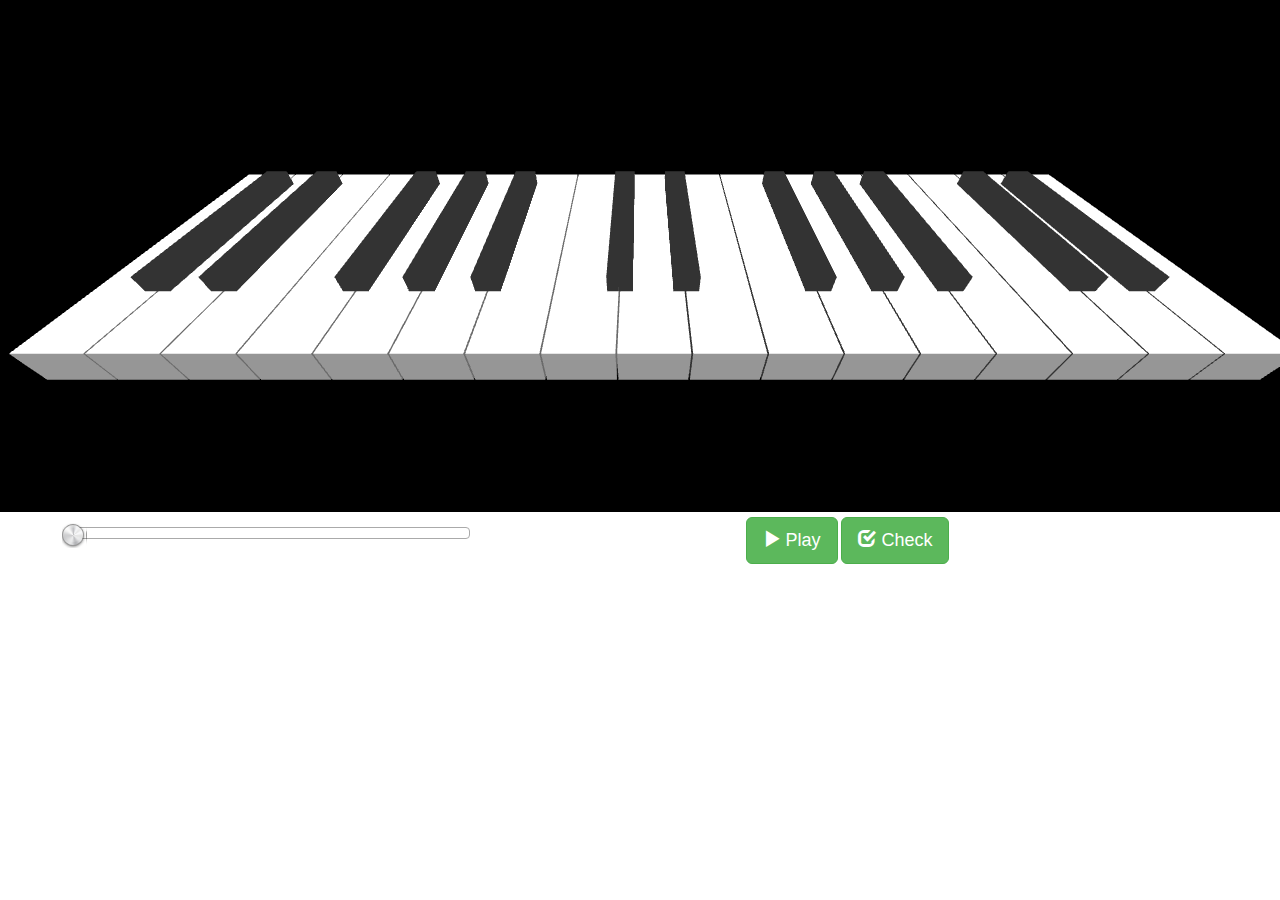
==== index.html @ 2724dfc4 "slider for difiiculty working and 4 songs added" ====
<!DOCTYPE html>
<html xmlns = "http://www.w3.org/1999/xhtml">
<head>
    <meta http-equiv="content-type" content="text/html; charset=utf-8" />
    <title>
        My first Three.js app
    </title>
    <style>canvas { width: 100%; height: 100% }</style>

    <!--<script src="https://rawgithub.com/mrdoob/three.js/master/build/three.js"></script>-->
    <script src="Scripts/three.js" type="text/javascript"></script>
    <script src="Scripts/src/lights/AmbientLight.js" type="text/javascript"></script>
    <script src="Scripts/src/core/Raycaster.js" type="text/javascript"></script>

    <!-- midi.js package -->
    <script src="MIDI/js/MIDI/AudioDetect.js" type="text/javascript"></script>
    <script src="MIDI/js/MIDI/LoadPlugin.js" type="text/javascript"></script>
    <script src="MIDI/js/MIDI/Plugin.js" type="text/javascript"></script>
    <script src="MIDI/js/MIDI/Player.js" type="text/javascript"></script>
    <script src="MIDI/js/Widgets/Loader.js" type="text/javascript"></script>
    <script src="MIDI/js/Window/Event.js" type="text/javascript"></script>
    <script src="MIDI/js/Window/DOMLoader.XMLHttp.js" type="text/javascript"></script>
    <!-- jasmid package -->
    <script src="MIDI/inc/jasmid/stream.js" type="text/javascript" ></script>
    <script src="MIDI/inc/jasmid/midifile.js" type="text/javascript"></script>
    <script src="MIDI/inc/jasmid/replayer.js" type="text/javascript"></script>
    <!-- extras -->
    <script src="MIDI/inc/Base64.js" type="text/javascript"></script>
    <script src="MIDI/inc/base64binary.js" type="text/javascript"></script>
    <!--jQuery Ui-->
    <script src="jQueryUi/jquery-1.10.2.js" type="text/javascript"></script>
    <script src="jQueryUi/ui/jquery.ui.core.js" type="text/javascript"></script>
    <script src="jQueryUi/ui/jquery.ui.widget.js" type="text/javascript"></script>
    <script src="jQueryUi/ui/jquery.ui.mouse.js" type="text/javascript"></script>
    <script src="jQueryUi/ui/jquery.ui.slider.js"></script>

    <link rel="stylesheet" href="jQueryUi/jquery-ui.css">

    <link href="bootstrap/css/bootstrap.css" rel="stylesheet" media="screen">
    <link href="style.css" rel="stylesheet">


</head>


<body>
<script src="Scripts/piano.js" type="text/javascript"></script>

<div class="container">

        <div id="slider">
        </div>


    <div class="row text-center">

        <button type="button" class="btn btn-lg btn-success" onclick='playSample()'><span class="glyphicon glyphicon-play"></span> Play</button>

        <button type="button" class="btn btn-lg btn-success" onclick='Check()'><span class=" glyphicon glyphicon-check"></span> Check</button>

    </div>

</div>
<script>


</script>
</body>
</html>
---- style.css ----
#slider {
    float: left;
    clear: left;
    width: 400px;
    margin-top: 10px;

}
#slider .ui-slider-range { background: #ef2929; }

/*Style for the slider button*/
#slider .ui-slider-handle {
    width:25px;
    height:25px;
    position:absolute;
    border-style: none;
    background:url(jQueryUi/images/slider-button.png);
}
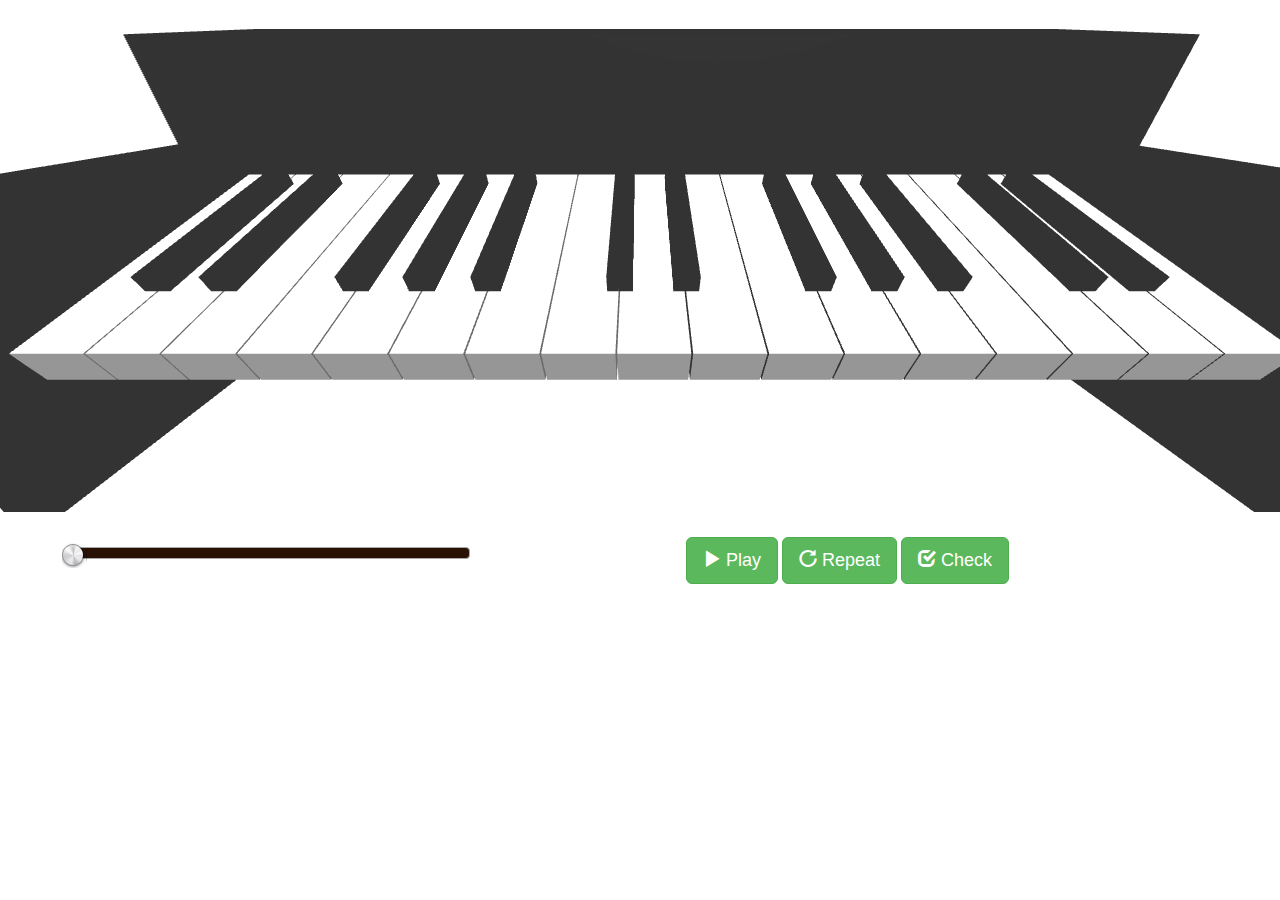
==== commit ea3e1f4d: "acceptable design" ====
--- a/index.html
+++ b/index.html
@@ -1,11 +1,19 @@
 <!DOCTYPE html>
-<html xmlns = "http://www.w3.org/1999/xhtml">
+<html xmlns:white= "http://www.w3.org/1999/xhtml">
 <head>
     <meta http-equiv="content-type" content="text/html; charset=utf-8" />
     <title>
-        My first Three.js app
+        Play the Piano
     </title>
-    <style>canvas { width: 100%; height: 100% }</style>
+    <style>
+
+    body {
+        text-align: center;
+
+        background: url(images/back.png);
+    }
+
+    </style>
 
     <!--<script src="https://rawgithub.com/mrdoob/three.js/master/build/three.js"></script>-->
     <script src="Scripts/three.js" type="text/javascript"></script>
@@ -39,31 +47,33 @@
     <link href="bootstrap/css/bootstrap.css" rel="stylesheet" media="screen">
     <link href="style.css" rel="stylesheet">
 
-
+    <script src="Scripts/piano.js" type="text/javascript"></script>
 </head>
 
 
 <body>
-<script src="Scripts/piano.js" type="text/javascript"></script>
+<div id="piano">
 
+</div>
+<div class="container text-left">
+<b style= "color:white">Difficulty</b>
+</div>
 <div class="container">
 
-        <div id="slider">
+        <div id="sliderDifficulty">
+
         </div>
-
 
     <div class="row text-center">
 
         <button type="button" class="btn btn-lg btn-success" onclick='playSample()'><span class="glyphicon glyphicon-play"></span> Play</button>
-
-        <button type="button" class="btn btn-lg btn-success" onclick='Check()'><span class=" glyphicon glyphicon-check"></span> Check</button>
+        <button type="button" class="btn btn-lg btn-success" onclick='replaySample()'><span class="glyphicon glyphicon-repeat"></span> Repeat</button>
+        <button type="button" class="btn btn-lg btn-success" onclick='Check()'><i class=" glyphicon glyphicon-check"></i> Check</button>
 
     </div>
 
+
 </div>
-<script>
 
-
-</script>
 </body>
 </html>--- a/style.css
+++ b/style.css
@@ -1,17 +1,25 @@
-#slider {
+#sliderDifficulty {
     float: left;
     clear: left;
     width: 400px;
     margin-top: 10px;
 
 }
-#slider .ui-slider-range { background: #ef2929; }
+
+#sliderDifficulty .ui-slider-range { background: #A30006; }
 
 /*Style for the slider button*/
-#slider .ui-slider-handle {
+#sliderDifficulty .ui-slider-handle {
     width:25px;
     height:25px;
     position:absolute;
     border-style: none;
     background:url(jQueryUi/images/slider-button.png);
 }
+.ui-widget-content { background: #291204; }
+
+
+
+
+
+
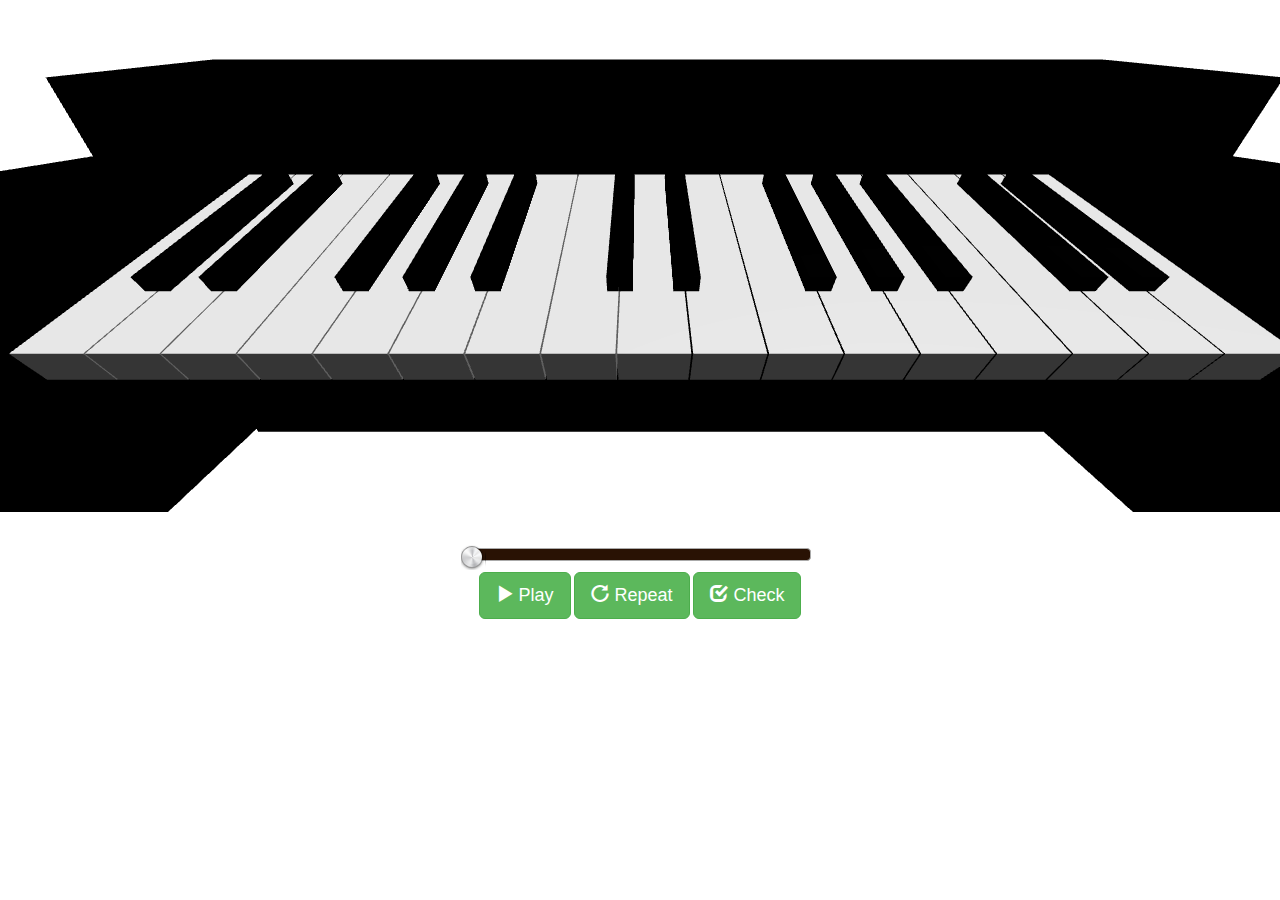
==== commit 60a47e8d: "black piano and centered slider" ====
--- a/index.html
+++ b/index.html
@@ -55,14 +55,16 @@
 <div id="piano">
 
 </div>
-<div class="container text-left">
+<div class="container text-center">
 <b style= "color:white">Difficulty</b>
 </div>
+
+
 <div class="container">
+    <div class=row id="sliderDifficulty">
 
-        <div id="sliderDifficulty">
+    </div>
 
-        </div>
 
     <div class="row text-center">
 
--- a/style.css
+++ b/style.css
@@ -1,8 +1,8 @@
 #sliderDifficulty {
-    float: left;
+
     clear: left;
-    width: 400px;
-    margin-top: 10px;
+    width: 30%;
+    margin: 1% auto;
 
 }
 
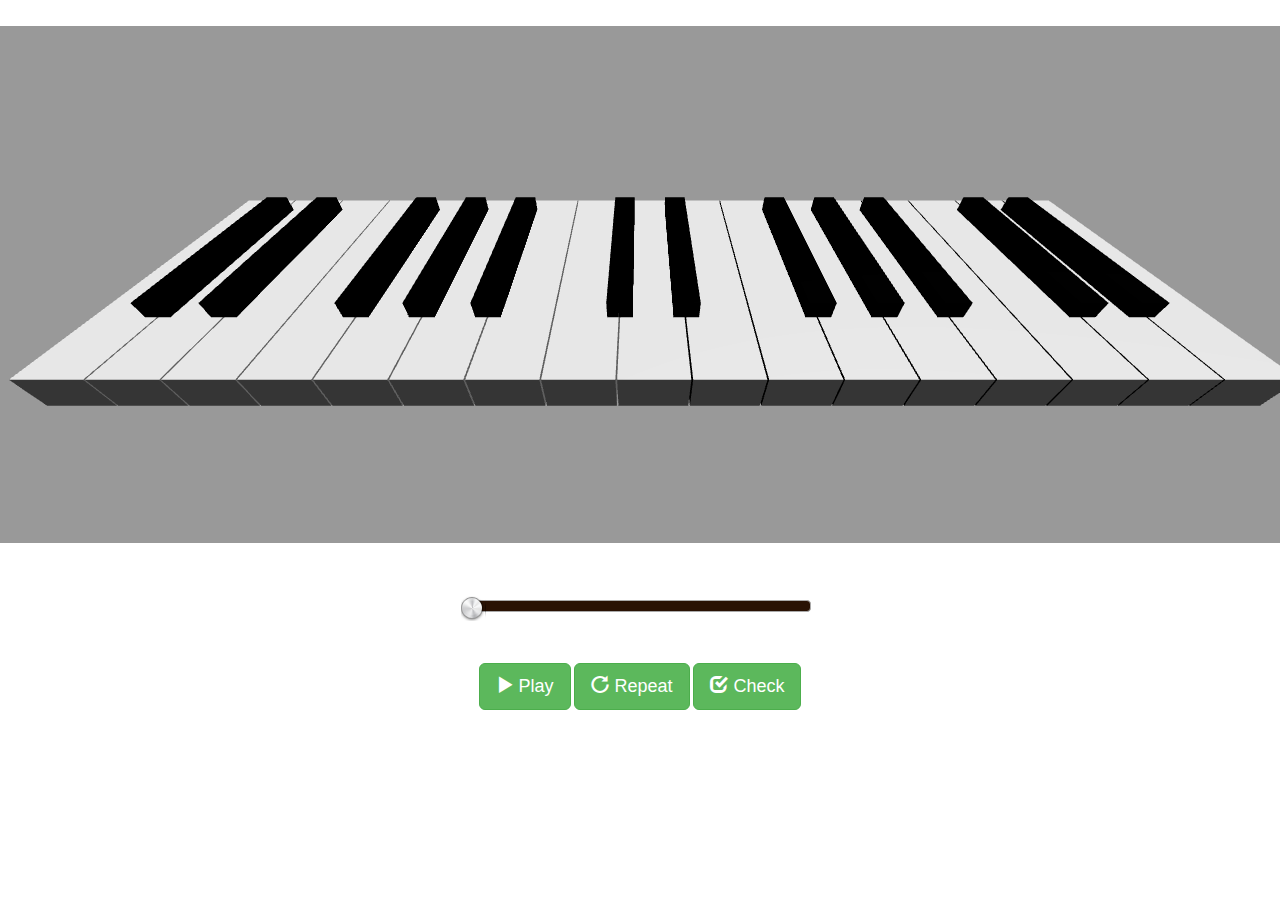
==== commit 90840efa: "piano in grey& white background" ====
--- a/index.html
+++ b/index.html
@@ -10,7 +10,7 @@
     body {
         text-align: center;
 
-        background: url(images/back.png);
+       /* background: url(images/back6.jpg);*/
     }
 
     </style>
@@ -65,7 +65,8 @@
 
     </div>
 
-
+    <br/>
+    <br/>
     <div class="row text-center">
 
         <button type="button" class="btn btn-lg btn-success" onclick='playSample()'><span class="glyphicon glyphicon-play"></span> Play</button>
--- a/style.css
+++ b/style.css
@@ -1,4 +1,5 @@
 #sliderDifficulty {
+
 
     clear: left;
     width: 30%;
@@ -18,6 +19,10 @@
 }
 .ui-widget-content { background: #291204; }
 
+#piano {
+    margin: 2% 0%;
+    background: #999;
+}
 
 
 
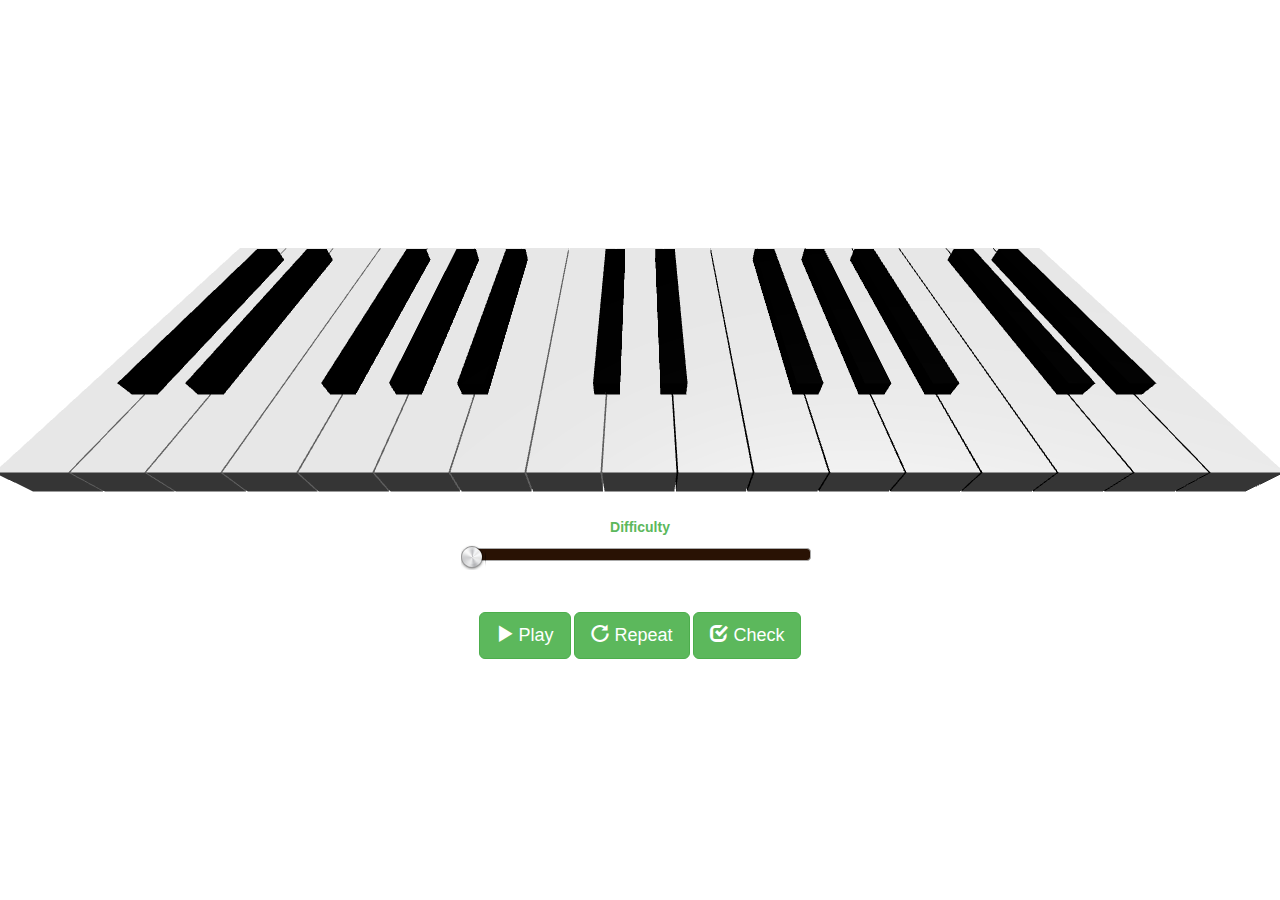
==== commit a036921a: "kids design" ====
--- a/index.html
+++ b/index.html
@@ -1,82 +1,87 @@
-<!DOCTYPE html>
-<html xmlns:white= "http://www.w3.org/1999/xhtml">
-<head>
-    <meta http-equiv="content-type" content="text/html; charset=utf-8" />
-    <title>
-        Play the Piano
-    </title>
-    <style>
-
-    body {
-        text-align: center;
-
-       /* background: url(images/back6.jpg);*/
-    }
-
-    </style>
-
-    <!--<script src="https://rawgithub.com/mrdoob/three.js/master/build/three.js"></script>-->
-    <script src="Scripts/three.js" type="text/javascript"></script>
-    <script src="Scripts/src/lights/AmbientLight.js" type="text/javascript"></script>
-    <script src="Scripts/src/core/Raycaster.js" type="text/javascript"></script>
-
-    <!-- midi.js package -->
-    <script src="MIDI/js/MIDI/AudioDetect.js" type="text/javascript"></script>
-    <script src="MIDI/js/MIDI/LoadPlugin.js" type="text/javascript"></script>
-    <script src="MIDI/js/MIDI/Plugin.js" type="text/javascript"></script>
-    <script src="MIDI/js/MIDI/Player.js" type="text/javascript"></script>
-    <script src="MIDI/js/Widgets/Loader.js" type="text/javascript"></script>
-    <script src="MIDI/js/Window/Event.js" type="text/javascript"></script>
-    <script src="MIDI/js/Window/DOMLoader.XMLHttp.js" type="text/javascript"></script>
-    <!-- jasmid package -->
-    <script src="MIDI/inc/jasmid/stream.js" type="text/javascript" ></script>
-    <script src="MIDI/inc/jasmid/midifile.js" type="text/javascript"></script>
-    <script src="MIDI/inc/jasmid/replayer.js" type="text/javascript"></script>
-    <!-- extras -->
-    <script src="MIDI/inc/Base64.js" type="text/javascript"></script>
-    <script src="MIDI/inc/base64binary.js" type="text/javascript"></script>
-    <!--jQuery Ui-->
-    <script src="jQueryUi/jquery-1.10.2.js" type="text/javascript"></script>
-    <script src="jQueryUi/ui/jquery.ui.core.js" type="text/javascript"></script>
-    <script src="jQueryUi/ui/jquery.ui.widget.js" type="text/javascript"></script>
-    <script src="jQueryUi/ui/jquery.ui.mouse.js" type="text/javascript"></script>
-    <script src="jQueryUi/ui/jquery.ui.slider.js"></script>
-
-    <link rel="stylesheet" href="jQueryUi/jquery-ui.css">
-
-    <link href="bootstrap/css/bootstrap.css" rel="stylesheet" media="screen">
-    <link href="style.css" rel="stylesheet">
-
-    <script src="Scripts/piano.js" type="text/javascript"></script>
-</head>
-
-
-<body>
-<div id="piano">
-
-</div>
-<div class="container text-center">
-<b style= "color:white">Difficulty</b>
-</div>
-
-
-<div class="container">
-    <div class=row id="sliderDifficulty">
-
-    </div>
-
-    <br/>
-    <br/>
-    <div class="row text-center">
-
-        <button type="button" class="btn btn-lg btn-success" onclick='playSample()'><span class="glyphicon glyphicon-play"></span> Play</button>
-        <button type="button" class="btn btn-lg btn-success" onclick='replaySample()'><span class="glyphicon glyphicon-repeat"></span> Repeat</button>
-        <button type="button" class="btn btn-lg btn-success" onclick='Check()'><i class=" glyphicon glyphicon-check"></i> Check</button>
-
-    </div>
-
-
-</div>
-
-</body>
-</html>+
+<!DOCTYPE html>
+<html xmlns:white= "http://www.w3.org/1999/xhtml">
+<head>
+    <meta http-equiv="content-type" content="text/html; charset=utf-8" />
+    <title>
+        Play the Piano
+    </title>
+    <style>
+
+        body {
+            text-align: center;
+            background: url(images/back7.jpg);
+            background-repeat:no-repeat;
+            background-position:center top;
+            background-size:63% 90%;
+        }
+
+    </style>
+
+    <!--<script src="https://rawgithub.com/mrdoob/three.js/master/build/three.js"></script>-->
+    <script src="Scripts/three.js" type="text/javascript"></script>
+    <script src="Scripts/src/lights/AmbientLight.js" type="text/javascript"></script>
+    <script src="Scripts/src/core/Raycaster.js" type="text/javascript"></script>
+
+    <!-- midi.js package -->
+    <script src="MIDI/js/MIDI/AudioDetect.js" type="text/javascript"></script>
+    <script src="MIDI/js/MIDI/LoadPlugin.js" type="text/javascript"></script>
+    <script src="MIDI/js/MIDI/Plugin.js" type="text/javascript"></script>
+    <script src="MIDI/js/MIDI/Player.js" type="text/javascript"></script>
+    <script src="MIDI/js/Widgets/Loader.js" type="text/javascript"></script>
+    <script src="MIDI/js/Window/Event.js" type="text/javascript"></script>
+    <script src="MIDI/js/Window/DOMLoader.XMLHttp.js" type="text/javascript"></script>
+    <!-- jasmid package -->
+    <script src="MIDI/inc/jasmid/stream.js" type="text/javascript" ></script>
+    <script src="MIDI/inc/jasmid/midifile.js" type="text/javascript"></script>
+    <script src="MIDI/inc/jasmid/replayer.js" type="text/javascript"></script>
+    <!-- extras -->
+    <script src="MIDI/inc/Base64.js" type="text/javascript"></script>
+    <script src="MIDI/inc/base64binary.js" type="text/javascript"></script>
+    <!--jQuery Ui-->
+    <script src="jQueryUi/jquery-1.10.2.js" type="text/javascript"></script>
+    <script src="jQueryUi/ui/jquery.ui.core.js" type="text/javascript"></script>
+    <script src="jQueryUi/ui/jquery.ui.widget.js" type="text/javascript"></script>
+    <script src="jQueryUi/ui/jquery.ui.mouse.js" type="text/javascript"></script>
+    <script src="jQueryUi/ui/jquery.ui.slider.js"></script>
+
+    <link rel="stylesheet" href="jQueryUi/jquery-ui.css">
+
+    <link href="bootstrap/css/bootstrap.css" rel="stylesheet" media="screen">
+    <link href="style.css" rel="stylesheet">
+
+    <script src="Scripts/piano.js" type="text/javascript"></script>
+</head>
+
+
+<body>
+<div id="piano">
+
+</div>
+<div class="container text-center">
+    <b style= "color:#5CB85C" >Difficulty</b>
+</div>
+
+<div class="container">
+    <div class=row id="sliderDifficulty">
+
+    </div>
+
+    <br/>
+    <br/>
+    <div class="row text-center">
+
+        <button type="button" class="btn btn-lg btn-success" onclick='playSample()'><span class="glyphicon glyphicon-play"></span> Play</button>
+        <button type="button" class="btn btn-lg btn-success" onclick='replaySample()'><span class="glyphicon glyphicon-repeat"></span> Repeat</button>
+        <button type="button" class="btn btn-lg btn-success" onclick='Check()'><i class=" glyphicon glyphicon-check"></i> Check</button>
+
+    </div>
+
+
+</div>
+
+</body>
+</html>
+
+
+                                                                                                                                                                                                                                                                                                                                                                                                                                                                                                                                                                                                                                                                                                                                                                                                                                                                                                                                                                                                                                                                                                                                                                                                                                                                                                                                                                                                                                                                                                                                                                                                                                                                                                                                                                                                                                                                                                                                                                                                                                                                                                                                                                                                                                                                                                                                                                                                                                                                                                                                                                                                                                                                                                                                                                                                                                                                                                                                                                                                                                                                                                                                                                                                                                                                                                              --- a/style.css
+++ b/style.css
@@ -7,7 +7,7 @@
 
 }
 
-#sliderDifficulty .ui-slider-range { background: #A30006; }
+#sliderDifficulty .ui-slider-range { background: #FFCC00; }
 
 /*Style for the slider button*/
 #sliderDifficulty .ui-slider-handle {
@@ -19,10 +19,6 @@
 }
 .ui-widget-content { background: #291204; }
 
-#piano {
-    margin: 2% 0%;
-    background: #999;
-}
 
 
 
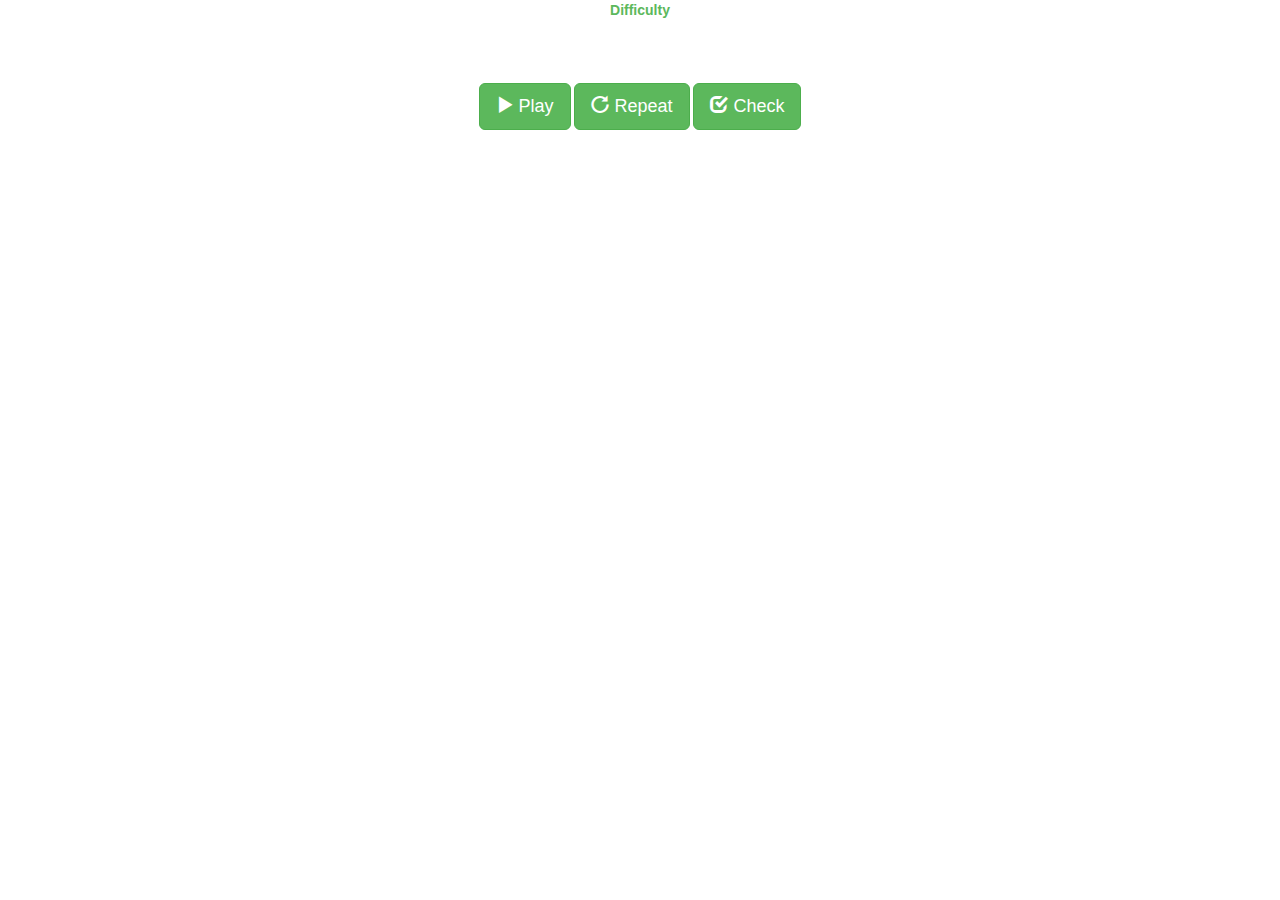
==== commit 58c411b7: "design" ====
--- a/index.html
+++ b/index.html
@@ -1,4 +1,3 @@
-
 <!DOCTYPE html>
 <html xmlns:white= "http://www.w3.org/1999/xhtml">
 <head>
@@ -7,21 +6,25 @@
         Play the Piano
     </title>
     <style>
-
-        body {
+        body
+        {
             text-align: center;
-            background: url(images/back7.jpg);
+            background: url(images/back2.jpg);
             background-repeat:no-repeat;
             background-position:center top;
-            background-size:63% 90%;
+            background-size: 100% 100%
         }
-
     </style>
 
+    <link rel="stylesheet" href="jQueryUi/jquery-ui.css">
+    <link href="bootstrap/css/bootstrap.css" rel="stylesheet" media="screen">
+    <link href="style/style.css" rel="stylesheet">
+    <link href="style/toastr.css" rel="stylesheet"/>
+
     <!--<script src="https://rawgithub.com/mrdoob/three.js/master/build/three.js"></script>-->
-    <script src="Scripts/three.js" type="text/javascript"></script>
-    <script src="Scripts/src/lights/AmbientLight.js" type="text/javascript"></script>
-    <script src="Scripts/src/core/Raycaster.js" type="text/javascript"></script>
+    <script src="scripts/three.js" type="text/javascript"></script>
+    <script src="scripts/src/lights/AmbientLight.js" type="text/javascript"></script>
+    <script src="scripts/src/core/Raycaster.js" type="text/javascript"></script>
 
     <!-- midi.js package -->
     <script src="MIDI/js/MIDI/AudioDetect.js" type="text/javascript"></script>
@@ -45,15 +48,12 @@
     <script src="jQueryUi/ui/jquery.ui.mouse.js" type="text/javascript"></script>
     <script src="jQueryUi/ui/jquery.ui.slider.js"></script>
 
-    <link rel="stylesheet" href="jQueryUi/jquery-ui.css">
-
-    <link href="bootstrap/css/bootstrap.css" rel="stylesheet" media="screen">
-    <link href="style.css" rel="stylesheet">
-
-    <script src="Scripts/piano.js" type="text/javascript"></script>
+    <script src="bootstrap/js/bootstrap.min.js" type="text/javascript"></script>
+    <script src="scripts/toastr.js" type="text/javascript"></script>
+    <script src="scripts/src/bootbox.js"></script>
+    <script src="scripts/src/ion.sound.js"></script>
+    <script src="scripts/piano.js" type="text/javascript"></script>
 </head>
-
-
 <body>
 <div id="piano">
 
@@ -71,13 +71,11 @@
     <br/>
     <div class="row text-center">
 
-        <button type="button" class="btn btn-lg btn-success" onclick='playSample()'><span class="glyphicon glyphicon-play"></span> Play</button>
-        <button type="button" class="btn btn-lg btn-success" onclick='replaySample()'><span class="glyphicon glyphicon-repeat"></span> Repeat</button>
-        <button type="button" class="btn btn-lg btn-success" onclick='Check()'><i class=" glyphicon glyphicon-check"></i> Check</button>
+        <button type="button" class="btn btn-lg btn-success" onmousedown='playSample()'><span class="glyphicon glyphicon-play"></span> Play</button>
+        <button type="button" class="btn btn-lg btn-success" onmousedown='replaySample()'><span class="glyphicon glyphicon-repeat"></span> Repeat</button>
+        <button type="button" class="btn btn-lg btn-success" onmousedown='Check()'><i class=" glyphicon glyphicon-check"></i> Check</button>
 
     </div>
-
-
 </div>
 
 </body>
--- a/style/style.css
+++ b/style/style.css
@@ -0,0 +1,27 @@
+#sliderDifficulty {
+
+
+    clear: left;
+    width: 30%;
+    margin: 1% auto;
+
+}
+
+#sliderDifficulty .ui-slider-range { background: #FFCC00; }
+
+/*Style for the slider button*/
+#sliderDifficulty .ui-slider-handle {
+    width:25px;
+    height:25px;
+    position:absolute;
+    border-style: none;
+    background:url(../jQueryUi/images/slider-button.png);
+}
+.ui-widget-content { background: #291204; }
+
+
+
+
+
+
+
--- a/style/toastr.css
+++ b/style/toastr.css
@@ -0,0 +1,183 @@
+/*
+ * Toastr
+ * Version 2.0.1
+ * Copyright 2012 John Papa and Hans Fjällemark.
+ * All Rights Reserved.
+ * Use, reproduction, distribution, and modification of this code is subject to the terms and
+ * conditions of the MIT license, available at http://www.opensource.org/licenses/mit-license.php
+ *
+ * Author: John Papa and Hans Fjällemark
+ * Project: https://github.com/CodeSeven/toastr
+ */
+.toast-title {
+    font-weight: bold;
+}
+.toast-message {
+    -ms-word-wrap: break-word;
+    word-wrap: break-word;
+}
+.toast-message a,
+.toast-message label {
+    color: #ffffff;
+}
+.toast-message a:hover {
+    color: #cccccc;
+    text-decoration: none;
+}
+
+.toast-close-button {
+    position: relative;
+    right: -0.3em;
+    top: -0.3em;
+    float: right;
+    font-size: 20px;
+    font-weight: bold;
+    color: #ffffff;
+    -webkit-text-shadow: 0 1px 0 #ffffff;
+    text-shadow: 0 1px 0 #ffffff;
+    opacity: 0.8;
+    -ms-filter: progid:DXImageTransform.Microsoft.Alpha(Opacity=80);
+    filter: alpha(opacity=80);
+}
+.toast-close-button:hover,
+.toast-close-button:focus {
+    color: #000000;
+    text-decoration: none;
+    cursor: pointer;
+    opacity: 0.4;
+    -ms-filter: progid:DXImageTransform.Microsoft.Alpha(Opacity=40);
+    filter: alpha(opacity=40);
+}
+
+/*Additional properties for button version
+ iOS requires the button element instead of an anchor tag.
+ If you want the anchor version, it requires `href="#"`.*/
+button.toast-close-button {
+    padding: 0;
+    cursor: pointer;
+    background: transparent;
+    border: 0;
+    -webkit-appearance: none;
+}
+.toast-top-full-width {
+    top: 0;
+    right: 0;
+    width: 100%;
+}
+.toast-bottom-full-width {
+    bottom: 0;
+    right: 0;
+    width: 100%;
+}
+.toast-top-left {
+    top: 12px;
+    left: 12px;
+}
+.toast-top-right {
+    top: 12px;
+    right: 12px;
+}
+.toast-bottom-right {
+    right: 12px;
+    bottom: 12px;
+}
+.toast-bottom-left {
+    bottom: 12px;
+    left: 12px;
+}
+#toast-container {
+    position: fixed;
+    z-index: 999999;
+    /*overrides*/
+
+}
+#toast-container * {
+    -moz-box-sizing: border-box;
+    -webkit-box-sizing: border-box;
+    box-sizing: border-box;
+}
+#toast-container > div {
+    margin: 0 0 6px;
+    padding: 15px 15px 15px 50px;
+    width: 300px;
+    -moz-border-radius: 3px 3px 3px 3px;
+    -webkit-border-radius: 3px 3px 3px 3px;
+    border-radius: 3px 3px 3px 3px;
+    background-position: 15px center;
+    background-repeat: no-repeat;
+    -moz-box-shadow: 0 0 12px #999999;
+    -webkit-box-shadow: 0 0 12px #999999;
+    box-shadow: 0 0 12px #999999;
+    color: #ffffff;
+    opacity: 0.8;
+    -ms-filter: progid:DXImageTransform.Microsoft.Alpha(Opacity=80);
+    filter: alpha(opacity=80);
+}
+#toast-container > :hover {
+    -moz-box-shadow: 0 0 12px #000000;
+    -webkit-box-shadow: 0 0 12px #000000;
+    box-shadow: 0 0 12px #000000;
+    opacity: 1;
+    -ms-filter: progid:DXImageTransform.Microsoft.Alpha(Opacity=100);
+    filter: alpha(opacity=100);
+    cursor: pointer;
+}
+#toast-container > .toast-info {
+    background-image: url("[data-uri]") !important;
+}
+#toast-container > .toast-error {
+    background-image: url("[data-uri]") !important;
+}
+#toast-container > .toast-success {
+    background-image: url("[data-uri]") !important;
+}
+#toast-container > .toast-warning {
+    background-image: url("[data-uri]") !important;
+}
+#toast-container.toast-top-full-width > div,
+#toast-container.toast-bottom-full-width > div {
+    width: 96%;
+    margin: auto;
+}
+.toast {
+    background-color: #030303;
+}
+.toast-success {
+    background-color: #51a351;
+}
+.toast-error {
+    background-color: #bd362f;
+}
+.toast-info {
+    background-color: #2f96b4;
+}
+.toast-warning {
+    background-color: #f89406;
+}
+/*Responsive Design*/
+@media all and (max-width: 239px) {
+    #toast-container > div {
+        padding: 8px 8px 8px 50px;
+        width: 11em;
+    }
+    #toast-container .toast-close-button {
+        right: -0.2em;
+        top: -0.2em;
+    }
+}
+@media all and (min-width: 240px) and (max-width: 479px) {
+    #toast-container > div {
+        padding: 8px 8px 8px 50px;
+        width: 18em;
+    }
+    #toast-container .toast-close-button {
+        right: -0.2em;
+        top: -0.2em;
+    }
+}
+@media all and (min-width: 480px) and (max-width: 767px) {
+    #toast-container > div {
+        padding: 15px 15px 15px 50px;
+        width: 25em;
+    }
+}